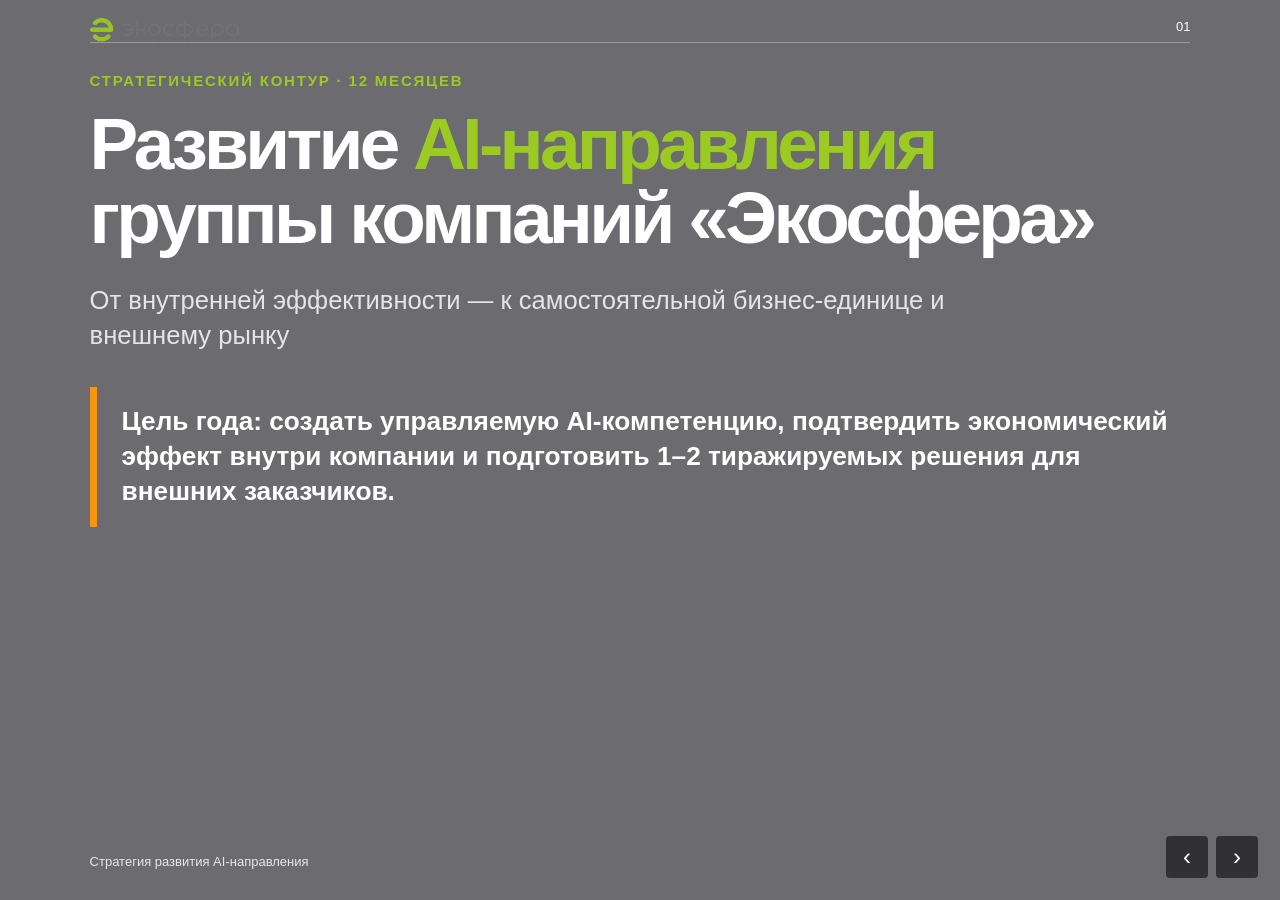
==== ai-strategy/index.html @ 40b89fd7 "Add EcoSphere AI strategy presentation" ====
<!doctype html>
<html lang="ru">
<head>
<meta charset="utf-8"><meta name="viewport" content="width=device-width,initial-scale=1">
<title>AI-направление Экосферы — стратегия на 12 месяцев</title>
<style>
:root{--green:#9BCB23;--orange:#F79411;--blue:#66B5DF;--graphite:#6B6B70;--ink:#25262A;--paper:#F7F8F5;--muted:#76777B;--line:#DFE2DD}*{box-sizing:border-box}html,body{height:100%;margin:0;background:#151617;color:var(--ink);font-family:"Gotham Pro","Century Gothic","Montserrat",Arial,sans-serif}.deck{height:100vh;overflow:hidden}.slide{display:none;position:relative;width:100vw;height:100vh;padding:5.6vw 7vw 5vw;background:var(--paper);overflow:hidden}.slide.active{display:flex;flex-direction:column}.slide.dark{background:var(--graphite);color:#fff}.slide.green{background:var(--green)}.topline{position:absolute;left:7vw;right:7vw;top:3.3vw;height:1px;background:var(--line)}.dark .topline{background:rgba(255,255,255,.32)}.brand{position:absolute;top:1.4vw;left:7vw;display:flex;align-items:center}.brand img{height:28px;width:auto;display:block;object-fit:contain}.page{position:absolute;right:7vw;top:1.5vw;font-size:13px;color:var(--muted)}.dark .page{color:#fff}.kicker{font-size:15px;font-weight:700;letter-spacing:.12em;text-transform:uppercase;color:var(--orange);margin:0 0 18px}.dark .kicker{color:var(--green)}h1,h2,h3,p{margin:0}h1{font-size:clamp(38px,5.7vw,92px);line-height:1.02;letter-spacing:-.05em;max-width:1080px}h2{font-size:clamp(30px,3.8vw,64px);line-height:1.05;letter-spacing:-.045em;max-width:1100px}h3{font-size:21px;line-height:1.2}.lead{font-size:clamp(19px,2vw,30px);line-height:1.35;max-width:900px;color:var(--muted);margin-top:28px}.dark .lead{color:#E5E6E4}.accent{color:var(--green)}.footer{position:absolute;left:7vw;bottom:2.4vw;font-size:13px;color:var(--muted)}.dark .footer{color:#E7E7E7}.quote{border-left:7px solid var(--green);padding:17px 0 17px 25px;margin-top:34px;max-width:1110px;font-size:clamp(19px,2.05vw,30px);font-weight:700;line-height:1.35}.dark .quote{border-color:var(--orange)}.cards{display:grid;grid-template-columns:repeat(3,1fr);gap:20px;margin-top:38px}.card{border:1px solid var(--line);padding:27px 25px;min-height:245px;background:#fff}.card .num{font-size:50px;line-height:1;color:var(--green);font-weight:700;margin-bottom:18px}.card p{margin-top:13px;font-size:17px;line-height:1.42;color:var(--muted)}.dark .card{background:rgba(255,255,255,.08);border-color:rgba(255,255,255,.2)}.dark .card p{color:#E7E7E7}.flow{display:grid;grid-template-columns:1.2fr 42px 1.2fr 42px 1.2fr;align-items:center;gap:10px;margin-top:43px}.flow .node{min-height:250px;padding:27px;background:#fff;border-top:12px solid var(--green)}.flow .node:nth-child(3){border-top-color:var(--blue)}.flow .node:nth-child(5){border-top-color:var(--orange)}.node small{display:block;font-weight:700;color:var(--muted);letter-spacing:.09em;text-transform:uppercase;margin-bottom:16px}.node h3{font-size:25px}.node p{margin-top:16px;color:var(--muted);font-size:17px;line-height:1.4}.arrow{text-align:center;font-size:38px;color:var(--graphite)}.grid2{display:grid;grid-template-columns:1fr 1fr;gap:28px;margin-top:38px}.panel{border:1px solid var(--line);padding:28px;background:#fff}.panel h3{margin-bottom:18px}.panel ul{margin:0;padding:0;list-style:none}.panel li{padding:10px 0;border-top:1px solid var(--line);font-size:17px;line-height:1.35}.panel li:first-child{border-top:0}.panel li:before{content:"— ";color:var(--green);font-weight:700}.priority{display:grid;grid-template-columns:210px 1fr;gap:32px;align-items:start;margin-top:37px}.priority .label{font-size:22px;font-weight:700;color:var(--graphite);padding-top:7px}.priority .items{display:grid;grid-template-columns:repeat(3,1fr);gap:16px}.item{padding:24px;background:#fff;border:1px solid var(--line);min-height:206px}.item h3{font-size:22px}.item p{font-size:16px;line-height:1.42;color:var(--muted);margin-top:13px}.architecture{display:grid;grid-template-columns:1fr 1.2fr 1fr;gap:20px;align-items:center;margin-top:38px}.archbox{padding:25px;min-height:230px;border:2px solid var(--line);background:#fff}.archbox.core{border-color:var(--green);background:linear-gradient(135deg,#fff,#F0F7DB)}.archbox h3{margin-bottom:15px}.archbox p{font-size:17px;line-height:1.38;color:var(--muted)}.pill{display:inline-block;padding:8px 12px;background:rgba(155,203,35,.18);font-weight:700;font-size:14px;margin-bottom:14px}.timeline{display:grid;grid-template-columns:repeat(4,1fr);gap:0;margin-top:46px;border-top:5px solid var(--green)}.quarter{position:relative;padding:26px 24px 0;min-height:315px;border-left:1px solid var(--line)}.quarter:first-child{border-left:0}.quarter:before{content:"";position:absolute;top:-14px;left:24px;width:22px;height:22px;border-radius:50%;background:var(--green)}.quarter h3{font-size:28px}.quarter p{font-size:16px;line-height:1.45;color:var(--muted);margin-top:17px}.result{font-weight:700;color:var(--ink)!important;border-top:1px solid var(--line);padding-top:16px;margin-top:16px!important}.gates{display:grid;grid-template-columns:repeat(2,1fr);gap:18px;margin-top:40px}.gate{display:flex;gap:18px;align-items:flex-start;padding:22px 24px;background:#fff;border-left:9px solid var(--orange);min-height:118px}.gate span{font-size:32px;color:var(--orange);font-weight:700;line-height:.9}.gate p{font-size:18px;line-height:1.35;color:var(--ink)}.ending{justify-content:center}.ending h2{max-width:980px}.controls{position:fixed;right:22px;bottom:22px;z-index:5;display:flex;gap:8px}.controls button{border:0;border-radius:4px;background:rgba(37,38,42,.84);color:#fff;width:42px;height:42px;font-size:24px;cursor:pointer}.controls button:hover{background:var(--green)}@media(max-width:850px){.slide{padding:80px 28px 65px;overflow:auto}.topline{left:28px;right:28px;top:62px}.brand{left:28px;top:20px}.brand img{height:22px}.page{right:28px;top:26px}.footer{left:28px;bottom:20px}.cards,.priority .items,.architecture,.flow,.timeline{grid-template-columns:1fr}.flow{gap:8px}.arrow{transform:rotate(90deg)}.priority{grid-template-columns:1fr}.timeline{border-left:5px solid var(--green);border-top:0}.quarter{border-left:0;border-top:1px solid var(--line);padding-left:30px;min-height:auto}.quarter:before{top:22px;left:-14px}.grid2{grid-template-columns:1fr}}
</style>
</head><body><main class="deck">
<section class="slide dark active"><div class="brand"><img src="logo.png" alt="Экосфера — оператор питания"></div><div class="page">01</div><div class="topline"></div><p class="kicker">Стратегический контур · 12 месяцев</p><h1>Развитие <span class="accent">AI‑направления</span><br>группы компаний «Экосфера»</h1><p class="lead">От внутренней эффективности — к самостоятельной бизнес-единице и внешнему рынку</p><div class="quote">Цель года: создать управляемую AI-компетенцию, подтвердить экономический эффект внутри компании и подготовить 1–2 тиражируемых решения для внешних заказчиков.</div><div class="footer">Стратегия развития AI-направления</div></section>
<section class="slide"><div class="brand"><img src="logo.png" alt="Экосфера"></div><div class="page">02</div><div class="topline"></div><p class="kicker">Стратегическая модель</p><h2>Сначала доказываем ценность <span class="accent">внутри</span>. Затем масштабируем вовне.</h2><div class="flow"><div class="node"><small>Шаг 01</small><h3>Внутренняя автоматизация</h3><p>Сокращаем ручной труд, сроки и зависимость от подрядчиков на собственных процессах.</p></div><div class="arrow">→</div><div class="node"><small>Шаг 02</small><h3>Надежный фундамент</h3><p>Инфраструктура, интеграции с 1С, правила данных и информационная безопасность.</p></div><div class="arrow">→</div><div class="node"><small>Шаг 03</small><h3>Внешний рынок</h3><p>Выводим решения с подтвержденным эффектом в согласованные неконкурентные отрасли.</p></div></div><div class="quote">Безопасность — часть архитектуры: 152‑ФЗ, российский или внутренний контур и отсутствие трансграничной передачи данных.</div></section>
<section class="slide green"><div class="brand"><img src="logo.png" alt="Экосфера"></div><div class="page">03</div><div class="topline"></div><p class="kicker" style="color:#263014">Целевое состояние</p><h2>К середине 2027 года</h2><div class="cards"><div class="card"><div class="num">2–3</div><h3>Внутренних решения</h3><p>Работают во внутреннем контуре и имеют измеримый экономический эффект.</p></div><div class="card"><div class="num">1–2</div><h3>Внешних пилота</h3><p>Запущены в приоритетных, согласованных и неконкурентных для группы отраслях.</p></div><div class="card"><div class="num">1</div><h3>Контур управления</h3><p>Правила данных, AI-инструментов и подрядчиков; отдельный учет и готовность к P&L.</p></div></div><div class="quote" style="border-color:#263014">Принцип: сначала совокупность внутренних тестов и измеримый результат, затем — масштабирование технологии.</div></section>
<section class="slide"><div class="brand"><img src="logo.png" alt="Экосфера"></div><div class="page">04</div><div class="topline"></div><p class="kicker">Приоритет 1</p><h2>Внутренняя трансформация «Экосферы»</h2><div class="priority"><div class="label">Три домена с быстрым и понятным эффектом</div><div class="items"><div class="item"><h3>Маркетинг и визуальные коммуникации</h3><p>Перевести регулярное производство контента и визуальных материалов внутрь компании; внешних подрядчиков сохранять для редкой и узкой экспертизы.</p></div><div class="item"><h3>Технологи и составление меню</h3><p>Создать единую оцифрованную базу рецептур, технологических карт, норм, пищевой ценности, аллергенов и используемых сборников.</p></div><div class="item"><h3>HR и вахтовый персонал</h3><p>Единая CRM-база кандидатов, действующих и бывших сотрудников, истории откликов, документов и трудоустройства.</p></div></div></div><div class="quote">Для маркетинга — автоматизировать генерацию контента: тексты, презентации, коммерческие предложения, отраслевые исследования, контент-планы и аналитику кампаний. Для технологов — автоматическое составление цикличных меню, расчет себестоимости, подбор замен и проверка ограничений. Для HR — автоматизированный подбор под объект, график, географию, квалификацию и наличие обязательных документов.</div></section>
<section class="slide"><div class="brand"><img src="logo.png" alt="Экосфера"></div><div class="page">05</div><div class="topline"></div><p class="kicker">Пример ценностной цепочки</p><h2>От данных к управляемому меню</h2><div class="flow"><div class="node"><small>Данные</small><h3>Единая база</h3><p>Рецептуры, технологические карты, нормы, пищевая ценность, аллергены и сборники.</p></div><div class="arrow">→</div><div class="node"><small>AI-слой</small><h3>Расчет и проверка</h3><p>Цикличные меню, подбор замен, контроль ограничений и расчет себестоимости.</p></div><div class="arrow">→</div><div class="node"><small>Интеграция</small><h3>1С и закупки</h3><p>Актуальные цены, пересчет отклонений и ускоренная оценка замен в рабочем процессе.</p></div></div><div class="quote">Единая актуализируемая база превращает разрозненные файлы и знания в цифровой интеллектуальный актив компании, который сохраняется, пополняется и растет в ценности.</div></section>
<section class="slide dark"><div class="brand"><img src="logo.png" alt="Экосфера"></div><div class="page">06</div><div class="topline"></div><p class="kicker">Приоритет 2</p><h2>Технологический и кадровый фундамент</h2><div class="grid2"><div class="card"><div class="num">AI</div><h3>AI-агенты и программные роботы</h3><p>AI-помощники для бухгалтерии, закупок, кадров, производства и управленческой отчетности.</p></div><div class="card"><div class="num">1С + AI</div><h3>Интеграции и ключевая компетенция</h3><p>Создать стандартизированные коннекторы с 1С и другими учетными системами для безопасного обмена данными и повторного использования интеграций.</p><p>Ключевая компетенция: архитектор интеграций 1С и AI — сильный внутренний 1С-менеджер, который понимает специфику компании, работает с AI-инструментами, становится внутренним владельцем связки «бизнес-процессы — учетные системы — автоматизация» и формирует эту экспертизу внутри компании.</p></div></div></section>
<section class="slide"><div class="brand"><img src="logo.png" alt="Экосфера"></div><div class="page">07</div><div class="topline"></div><p class="kicker">Инфраструктура и безопасность</p><h2>Гибридный контур: контроль там, где он необходим</h2><div class="architecture"><div class="archbox"><span class="pill">Внутренний контур</span><h3>Чувствительные данные</h3><p>Персональные и конфиденциальные данные, критичные интеграции с 1С, локальные AI-модели.</p></div><div class="archbox core"><span class="pill">Управляющий слой</span><h3>Правила и защита</h3><p>Категории данных, роли и доступы, резервное копирование, восстановление, согласованные AI-инструменты, SLA и приемка.</p></div><div class="archbox"><span class="pill">Проверенное российское облако</span><h3>Некритичные и пиковые задачи</h3><p>Бюджетный старт и гибкое масштабирование при подтвержденном размещении и обработке данных в России.</p></div></div><div class="quote">До запуска фиксируются цели, правовые основания, сроки хранения и роли сторон; для заказчиков — локализация и запрет трансграничной передачи.</div></section>
<section class="slide"><div class="brand"><img src="logo.png" alt="Экосфера"></div><div class="page">08</div><div class="topline"></div><p class="kicker">Приоритет 3</p><h2>Выход на внешний рынок</h2><div class="cards"><div class="card"><div class="num">01</div><h3>Фокус предложения</h3><p>Позиционирование — продавать не «искусственный интеллект», а измеримое улучшение конкретного процесса: быстрее, дешевле, точнее и безопаснее.</p></div><div class="card"><div class="num">02</div><h3>Отраслевая сегментация</h3><p>На первом году выбрать не более 2–3 отраслей, где уже есть связи, доступ к заказчикам и понимание процессов.</p><p>Приоритетные сегменты, совпадающие с текущим портфелем заказчиков: медицинские учреждения, образовательные учреждения, учреждения социального обслуживания, нефтегазовый сектор, промышленные предприятия.</p></div><div class="card"><div class="num">03</div><h3>Модель пилотного кейса</h3><p>Интервью с заказчиком и выбор одной узкой, измеримой задачи. Фиксация исходных показателей, создание прототипа и ограниченный пилот. Замер эффекта, отзыв заказчика и упаковка стандартной конфигурации. Тиражирование решения организациям того же профиля.</p></div></div></section>
<section class="slide"><div class="brand"><img src="logo.png" alt="Экосфера"></div><div class="page">09</div><div class="topline"></div><p class="kicker">Организационная модель</p><h2>От центра компетенций — к бизнес‑единице</h2><div class="flow"><div class="node"><small>Первый год</small><h3>Внутри «Экосферы»</h3><p>Отдельный бюджет, портфель проектов и условный P&L. Быстрый запуск и доступ к процессам.</p></div><div class="arrow">→</div><div class="node"><small>Условие перехода</small><h3>Подтвержденный спрос</h3><p>Стабильная внешняя выручка, продуктовая линейка, повторяемые кейсы и самостоятельная экономика.</p></div><div class="arrow">→</div><div class="node"><small>Следующий этап</small><h3>Отдельная структура</h3><p>Свои договоры, команда продаж и масштабируемый набор решений для внешнего рынка.</p></div></div><div class="grid2"><div class="panel"><h3>Остается внутри</h3><ul><li>Постановка задач и бизнес-архитектура</li><li>Доступ к данным и критерии приемки</li><li>Оценка эффекта и решение о масштабировании</li></ul></div><div class="panel"><h3>Закрепляется в договорах</h3><ul><li>Права на код, дизайн, базы и документацию</li><li>Контроль репозиториев, доменов и учетных записей</li><li>Конфиденциальность и возврат/удаление данных</li></ul></div></div></section>
<section class="slide"><div class="brand"><img src="logo.png" alt="Экосфера"></div><div class="page">10</div><div class="topline"></div><p class="kicker">План реализации</p><h2>Дорожная карта на 12 месяцев</h2><div class="timeline"><div class="quarter"><h3>I квартал</h3><p>Аудит процессов, данных и расходов; выбор 2–3 проектов; требования к инфраструктуре и безопасности; управленческий учет.</p><p class="result">Результат: утвержденный портфель, владельцы, базовые метрики и архитектурный план.</p></div><div class="quarter"><h3>II квартал</h3><p>Пилоты по меню, маркетингу/визуалу и HR; первые интеграции с 1С; расчет инфраструктуры; интервью с заказчиками.</p><p class="result">Результат: первые внедрения и подтвержденный внутренний эффект.</p></div><div class="quarter"><h3>III квартал</h3><p>Промышленный запуск успешных решений; 1–2 внешних пилота; приоритетные отрасли; каталог услуг и стандарты.</p><p class="result">Результат: кейсы, повторяемая методика и коммерческое предложение.</p></div><div class="quarter"><h3>IV квартал</h3><p>Тиражирование, первые внешние продажи, оценка самоокупаемости, план расширения и решение об оргформе.</p><p class="result">Результат: готовность к бизнес-единице и стратегия второго года.</p></div></div></section>
<section class="slide dark"><div class="brand"><img src="logo.png" alt="Экосфера"></div><div class="page">11</div><div class="topline"></div><p class="kicker">Управление масштабированием</p><h2>Ворота принятия решений</h2><div class="gates"><div class="gate"><span>01</span><p>После каждого пилота: подтвержден ли эффект и есть ли смысл масштабирования?</p></div><div class="gate"><span>02</span><p>Перед покупкой сервера: подтверждены ли нагрузка, безопасность и экономическая целесообразность?</p></div><div class="gate"><span>03</span><p>Перед расширением штата: есть ли стабильный портфель и загрузка?</p></div><div class="gate"><span>04</span><p>Перед выделением структуры: есть ли повторные внешние продажи и самостоятельная экономика?</p></div></div><div class="quote">Каждое масштабирование должно опираться на доказанный эффект, а не только на технологический потенциал.</div></section>
<section class="slide green ending"><div class="brand"><img src="logo.png" alt="Экосфера"></div><div class="page">12</div><div class="topline"></div><p class="kicker" style="color:#263014">Итоговая логика</p><h2>Создаем AI‑направление, которое усиливает основную деятельность «Экосферы» — и становится самостоятельным источником роста.</h2><div class="quote" style="border-color:#263014">Внутренние кейсы → доказанный эффект → стандартизированные решения → внешний рынок → бизнес-единица.</div><div class="footer">Стратегия развития AI-направления · Экосфера</div></section>
</main><div class="controls"><button onclick="go(-1)" aria-label="Предыдущий слайд">‹</button><button onclick="go(1)" aria-label="Следующий слайд">›</button></div><script>let i=0;const slides=[...document.querySelectorAll('.slide')];function render(){slides.forEach((s,n)=>s.classList.toggle('active',n===i));location.hash=i+1}function go(d){i=(i+d+slides.length)%slides.length;render()}window.addEventListener('keydown',e=>{if(['ArrowRight','PageDown',' '].includes(e.key)){e.preventDefault();go(1)}if(['ArrowLeft','PageUp'].includes(e.key)){e.preventDefault();go(-1)}});let start;document.addEventListener('touchstart',e=>start=e.touches[0].clientX);document.addEventListener('touchend',e=>{if(start==null)return;const dx=e.changedTouches[0].clientX-start;if(Math.abs(dx)>50)go(dx<0?1:-1);start=null});const hash=Number(location.hash.slice(1));if(hash>0&&hash<=slides.length)i=hash-1;render();</script></body></html>
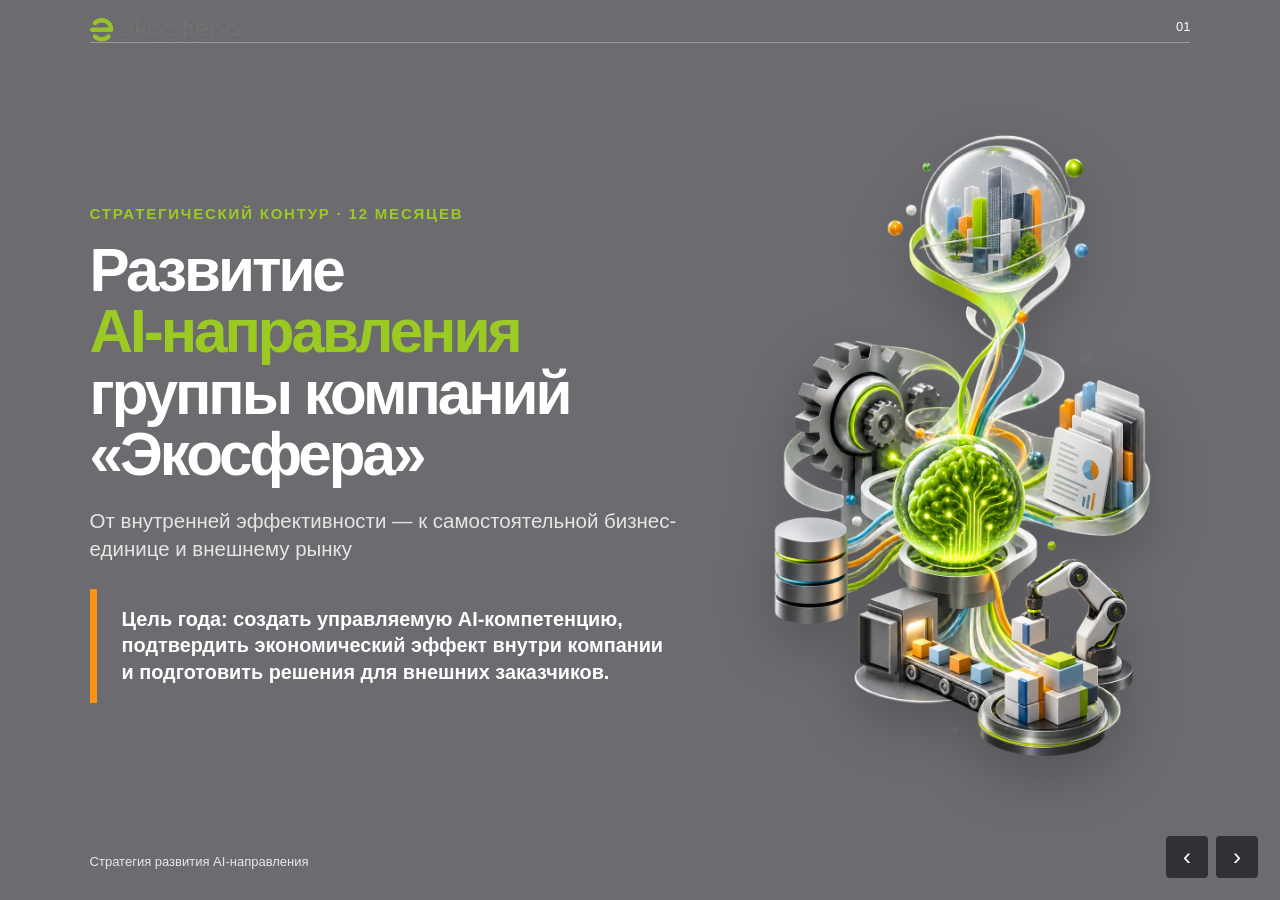
==== commit f3d6d502: "Update AI strategy presentation visuals" ====
--- a/ai-strategy/index.html
+++ b/ai-strategy/index.html
@@ -6,17 +6,33 @@
 <style>
 :root{--green:#9BCB23;--orange:#F79411;--blue:#66B5DF;--graphite:#6B6B70;--ink:#25262A;--paper:#F7F8F5;--muted:#76777B;--line:#DFE2DD}*{box-sizing:border-box}html,body{height:100%;margin:0;background:#151617;color:var(--ink);font-family:"Gotham Pro","Century Gothic","Montserrat",Arial,sans-serif}.deck{height:100vh;overflow:hidden}.slide{display:none;position:relative;width:100vw;height:100vh;padding:5.6vw 7vw 5vw;background:var(--paper);overflow:hidden}.slide.active{display:flex;flex-direction:column}.slide.dark{background:var(--graphite);color:#fff}.slide.green{background:var(--green)}.topline{position:absolute;left:7vw;right:7vw;top:3.3vw;height:1px;background:var(--line)}.dark .topline{background:rgba(255,255,255,.32)}.brand{position:absolute;top:1.4vw;left:7vw;display:flex;align-items:center}.brand img{height:28px;width:auto;display:block;object-fit:contain}.page{position:absolute;right:7vw;top:1.5vw;font-size:13px;color:var(--muted)}.dark .page{color:#fff}.kicker{font-size:15px;font-weight:700;letter-spacing:.12em;text-transform:uppercase;color:var(--orange);margin:0 0 18px}.dark .kicker{color:var(--green)}h1,h2,h3,p{margin:0}h1{font-size:clamp(38px,5.7vw,92px);line-height:1.02;letter-spacing:-.05em;max-width:1080px}h2{font-size:clamp(30px,3.8vw,64px);line-height:1.05;letter-spacing:-.045em;max-width:1100px}h3{font-size:21px;line-height:1.2}.lead{font-size:clamp(19px,2vw,30px);line-height:1.35;max-width:900px;color:var(--muted);margin-top:28px}.dark .lead{color:#E5E6E4}.accent{color:var(--green)}.footer{position:absolute;left:7vw;bottom:2.4vw;font-size:13px;color:var(--muted)}.dark .footer{color:#E7E7E7}.quote{border-left:7px solid var(--green);padding:17px 0 17px 25px;margin-top:34px;max-width:1110px;font-size:clamp(19px,2.05vw,30px);font-weight:700;line-height:1.35}.dark .quote{border-color:var(--orange)}.cards{display:grid;grid-template-columns:repeat(3,1fr);gap:20px;margin-top:38px}.card{border:1px solid var(--line);padding:27px 25px;min-height:245px;background:#fff}.card .num{font-size:50px;line-height:1;color:var(--green);font-weight:700;margin-bottom:18px}.card p{margin-top:13px;font-size:17px;line-height:1.42;color:var(--muted)}.dark .card{background:rgba(255,255,255,.08);border-color:rgba(255,255,255,.2)}.dark .card p{color:#E7E7E7}.flow{display:grid;grid-template-columns:1.2fr 42px 1.2fr 42px 1.2fr;align-items:center;gap:10px;margin-top:43px}.flow .node{min-height:250px;padding:27px;background:#fff;border-top:12px solid var(--green)}.flow .node:nth-child(3){border-top-color:var(--blue)}.flow .node:nth-child(5){border-top-color:var(--orange)}.node small{display:block;font-weight:700;color:var(--muted);letter-spacing:.09em;text-transform:uppercase;margin-bottom:16px}.node h3{font-size:25px}.node p{margin-top:16px;color:var(--muted);font-size:17px;line-height:1.4}.arrow{text-align:center;font-size:38px;color:var(--graphite)}.grid2{display:grid;grid-template-columns:1fr 1fr;gap:28px;margin-top:38px}.panel{border:1px solid var(--line);padding:28px;background:#fff}.panel h3{margin-bottom:18px}.panel ul{margin:0;padding:0;list-style:none}.panel li{padding:10px 0;border-top:1px solid var(--line);font-size:17px;line-height:1.35}.panel li:first-child{border-top:0}.panel li:before{content:"— ";color:var(--green);font-weight:700}.priority{display:grid;grid-template-columns:210px 1fr;gap:32px;align-items:start;margin-top:37px}.priority .label{font-size:22px;font-weight:700;color:var(--graphite);padding-top:7px}.priority .items{display:grid;grid-template-columns:repeat(3,1fr);gap:16px}.item{padding:24px;background:#fff;border:1px solid var(--line);min-height:206px}.item h3{font-size:22px}.item p{font-size:16px;line-height:1.42;color:var(--muted);margin-top:13px}.architecture{display:grid;grid-template-columns:1fr 1.2fr 1fr;gap:20px;align-items:center;margin-top:38px}.archbox{padding:25px;min-height:230px;border:2px solid var(--line);background:#fff}.archbox.core{border-color:var(--green);background:linear-gradient(135deg,#fff,#F0F7DB)}.archbox h3{margin-bottom:15px}.archbox p{font-size:17px;line-height:1.38;color:var(--muted)}.pill{display:inline-block;padding:8px 12px;background:rgba(155,203,35,.18);font-weight:700;font-size:14px;margin-bottom:14px}.timeline{display:grid;grid-template-columns:repeat(4,1fr);gap:0;margin-top:46px;border-top:5px solid var(--green)}.quarter{position:relative;padding:26px 24px 0;min-height:315px;border-left:1px solid var(--line)}.quarter:first-child{border-left:0}.quarter:before{content:"";position:absolute;top:-14px;left:24px;width:22px;height:22px;border-radius:50%;background:var(--green)}.quarter h3{font-size:28px}.quarter p{font-size:16px;line-height:1.45;color:var(--muted);margin-top:17px}.result{font-weight:700;color:var(--ink)!important;border-top:1px solid var(--line);padding-top:16px;margin-top:16px!important}.gates{display:grid;grid-template-columns:repeat(2,1fr);gap:18px;margin-top:40px}.gate{display:flex;gap:18px;align-items:flex-start;padding:22px 24px;background:#fff;border-left:9px solid var(--orange);min-height:118px}.gate span{font-size:32px;color:var(--orange);font-weight:700;line-height:.9}.gate p{font-size:18px;line-height:1.35;color:var(--ink)}.ending{justify-content:center}.ending h2{max-width:980px}.controls{position:fixed;right:22px;bottom:22px;z-index:5;display:flex;gap:8px}.controls button{border:0;border-radius:4px;background:rgba(37,38,42,.84);color:#fff;width:42px;height:42px;font-size:24px;cursor:pointer}.controls button:hover{background:var(--green)}@media(max-width:850px){.slide{padding:80px 28px 65px;overflow:auto}.topline{left:28px;right:28px;top:62px}.brand{left:28px;top:20px}.brand img{height:22px}.page{right:28px;top:26px}.footer{left:28px;bottom:20px}.cards,.priority .items,.architecture,.flow,.timeline{grid-template-columns:1fr}.flow{gap:8px}.arrow{transform:rotate(90deg)}.priority{grid-template-columns:1fr}.timeline{border-left:5px solid var(--green);border-top:0}.quarter{border-left:0;border-top:1px solid var(--line);padding-left:30px;min-height:auto}.quarter:before{top:22px;left:-14px}.grid2{grid-template-columns:1fr}}
 </style>
-</head><body><main class="deck">
-<section class="slide dark active"><div class="brand"><img src="logo.png" alt="Экосфера — оператор питания"></div><div class="page">01</div><div class="topline"></div><p class="kicker">Стратегический контур · 12 месяцев</p><h1>Развитие <span class="accent">AI‑направления</span><br>группы компаний «Экосфера»</h1><p class="lead">От внутренней эффективности — к самостоятельной бизнес-единице и внешнему рынку</p><div class="quote">Цель года: создать управляемую AI-компетенцию, подтвердить экономический эффект внутри компании и подготовить 1–2 тиражируемых решения для внешних заказчиков.</div><div class="footer">Стратегия развития AI-направления</div></section>
-<section class="slide"><div class="brand"><img src="logo.png" alt="Экосфера"></div><div class="page">02</div><div class="topline"></div><p class="kicker">Стратегическая модель</p><h2>Сначала доказываем ценность <span class="accent">внутри</span>. Затем масштабируем вовне.</h2><div class="flow"><div class="node"><small>Шаг 01</small><h3>Внутренняя автоматизация</h3><p>Сокращаем ручной труд, сроки и зависимость от подрядчиков на собственных процессах.</p></div><div class="arrow">→</div><div class="node"><small>Шаг 02</small><h3>Надежный фундамент</h3><p>Инфраструктура, интеграции с 1С, правила данных и информационная безопасность.</p></div><div class="arrow">→</div><div class="node"><small>Шаг 03</small><h3>Внешний рынок</h3><p>Выводим решения с подтвержденным эффектом в согласованные неконкурентные отрасли.</p></div></div><div class="quote">Безопасность — часть архитектуры: 152‑ФЗ, российский или внутренний контур и отсутствие трансграничной передачи данных.</div></section>
-<section class="slide green"><div class="brand"><img src="logo.png" alt="Экосфера"></div><div class="page">03</div><div class="topline"></div><p class="kicker" style="color:#263014">Целевое состояние</p><h2>К середине 2027 года</h2><div class="cards"><div class="card"><div class="num">2–3</div><h3>Внутренних решения</h3><p>Работают во внутреннем контуре и имеют измеримый экономический эффект.</p></div><div class="card"><div class="num">1–2</div><h3>Внешних пилота</h3><p>Запущены в приоритетных, согласованных и неконкурентных для группы отраслях.</p></div><div class="card"><div class="num">1</div><h3>Контур управления</h3><p>Правила данных, AI-инструментов и подрядчиков; отдельный учет и готовность к P&L.</p></div></div><div class="quote" style="border-color:#263014">Принцип: сначала совокупность внутренних тестов и измеримый результат, затем — масштабирование технологии.</div></section>
-<section class="slide"><div class="brand"><img src="logo.png" alt="Экосфера"></div><div class="page">04</div><div class="topline"></div><p class="kicker">Приоритет 1</p><h2>Внутренняя трансформация «Экосферы»</h2><div class="priority"><div class="label">Три домена с быстрым и понятным эффектом</div><div class="items"><div class="item"><h3>Маркетинг и визуальные коммуникации</h3><p>Перевести регулярное производство контента и визуальных материалов внутрь компании; внешних подрядчиков сохранять для редкой и узкой экспертизы.</p></div><div class="item"><h3>Технологи и составление меню</h3><p>Создать единую оцифрованную базу рецептур, технологических карт, норм, пищевой ценности, аллергенов и используемых сборников.</p></div><div class="item"><h3>HR и вахтовый персонал</h3><p>Единая CRM-база кандидатов, действующих и бывших сотрудников, истории откликов, документов и трудоустройства.</p></div></div></div><div class="quote">Для маркетинга — автоматизировать генерацию контента: тексты, презентации, коммерческие предложения, отраслевые исследования, контент-планы и аналитику кампаний. Для технологов — автоматическое составление цикличных меню, расчет себестоимости, подбор замен и проверка ограничений. Для HR — автоматизированный подбор под объект, график, географию, квалификацию и наличие обязательных документов.</div></section>
-<section class="slide"><div class="brand"><img src="logo.png" alt="Экосфера"></div><div class="page">05</div><div class="topline"></div><p class="kicker">Пример ценностной цепочки</p><h2>От данных к управляемому меню</h2><div class="flow"><div class="node"><small>Данные</small><h3>Единая база</h3><p>Рецептуры, технологические карты, нормы, пищевая ценность, аллергены и сборники.</p></div><div class="arrow">→</div><div class="node"><small>AI-слой</small><h3>Расчет и проверка</h3><p>Цикличные меню, подбор замен, контроль ограничений и расчет себестоимости.</p></div><div class="arrow">→</div><div class="node"><small>Интеграция</small><h3>1С и закупки</h3><p>Актуальные цены, пересчет отклонений и ускоренная оценка замен в рабочем процессе.</p></div></div><div class="quote">Единая актуализируемая база превращает разрозненные файлы и знания в цифровой интеллектуальный актив компании, который сохраняется, пополняется и растет в ценности.</div></section>
-<section class="slide dark"><div class="brand"><img src="logo.png" alt="Экосфера"></div><div class="page">06</div><div class="topline"></div><p class="kicker">Приоритет 2</p><h2>Технологический и кадровый фундамент</h2><div class="grid2"><div class="card"><div class="num">AI</div><h3>AI-агенты и программные роботы</h3><p>AI-помощники для бухгалтерии, закупок, кадров, производства и управленческой отчетности.</p></div><div class="card"><div class="num">1С + AI</div><h3>Интеграции и ключевая компетенция</h3><p>Создать стандартизированные коннекторы с 1С и другими учетными системами для безопасного обмена данными и повторного использования интеграций.</p><p>Ключевая компетенция: архитектор интеграций 1С и AI — сильный внутренний 1С-менеджер, который понимает специфику компании, работает с AI-инструментами, становится внутренним владельцем связки «бизнес-процессы — учетные системы — автоматизация» и формирует эту экспертизу внутри компании.</p></div></div></section>
+<style>
+.hero-slide .hero-layout{display:grid;grid-template-columns:minmax(0,1.35fr) minmax(320px,.65fr);gap:4vw;align-items:center;height:100%}.hero-slide .hero-copy h1{font-size:clamp(42px,4.7vw,78px);max-width:850px}.hero-slide .hero-copy .lead{font-size:clamp(18px,1.6vw,26px);max-width:760px;margin-top:22px}.hero-slide .hero-copy .quote{font-size:clamp(17px,1.55vw,24px);max-width:820px;margin-top:26px}.strategy-visual{display:grid;gap:13px;align-content:center}.strategy-step{position:relative;padding:19px 21px 19px 64px;border:1px solid rgba(255,255,255,.26);background:rgba(255,255,255,.08)}.strategy-step b{position:absolute;left:18px;top:50%;transform:translateY(-50%);display:grid;place-items:center;width:31px;height:31px;border-radius:50%;background:var(--green);color:#263014;font-size:13px}.strategy-step strong{display:block;font-size:17px}.strategy-step small{display:block;margin-top:4px;color:#e9e9e9;font-size:13px;line-height:1.35}.strategy-link{width:2px;height:18px;margin:-2px 0 -2px 33px;background:var(--orange)}
+.target-slide .cards{margin-top:24px}.target-slide .card{min-height:205px}.text-num{font-size:32px!important;letter-spacing:-.03em}.target-strip,.pilot-strip,.growth-visual{display:flex;align-items:center;justify-content:center;gap:12px;margin-top:22px}.target-strip span,.pilot-strip span,.growth-visual span{display:flex;align-items:center;justify-content:center;min-height:54px;padding:10px 20px;border:2px solid #263014;background:rgba(255,255,255,.22);font-size:15px;font-weight:700;text-align:center}.target-strip i,.pilot-strip i,.growth-visual i{width:30px;height:2px;background:#263014;position:relative}.target-strip i:after,.pilot-strip i:after,.growth-visual i:after{content:"";position:absolute;right:0;top:-4px;width:8px;height:8px;border-top:2px solid #263014;border-right:2px solid #263014;transform:rotate(45deg)}
+.light-quote{font-size:clamp(17px,1.65vw,24px);max-width:1280px;margin-top:26px}.long-kicker{max-width:940px;line-height:1.35}
+.foundation-slide h2{font-size:clamp(34px,3.5vw,58px)}.foundation-grid{display:grid;grid-template-columns:.85fr 1.1fr 1.05fr;gap:18px;margin-top:28px}.foundation-card{min-height:290px;padding:23px}.foundation-card .num{font-size:38px}.foundation-card h3{font-size:19px}.foundation-card p{font-size:15px!important;line-height:1.38!important}.foundation-card p+p{margin-top:10px}.server-card{border-color:rgba(155,203,35,.72)!important;background:linear-gradient(145deg,rgba(155,203,35,.14),rgba(255,255,255,.07))!important}.server-note{margin-top:18px;padding:13px 18px;border-left:5px solid var(--green);background:rgba(255,255,255,.08);font-size:15px;line-height:1.4;color:#f1f1f1}
+.market-slide .cards{margin-top:24px}.market-slide .card{min-height:220px;padding:21px}.market-slide .card .num{font-size:38px;margin-bottom:13px}.market-slide .card p{font-size:15px}.pilot-strip{margin-top:17px}.pilot-strip span{border-color:var(--green);background:#fff;min-height:48px;padding:8px 16px}.pilot-strip i{background:var(--orange)}.pilot-strip i:after{border-color:var(--orange)}
+.ending-slide{justify-content:center}.ending-slide h2{font-size:clamp(32px,3.4vw,57px);max-width:1100px}.ending-slide .quote{margin-top:25px}.growth-visual{justify-content:flex-start;margin-top:30px}.growth-visual span{min-width:150px;border-color:#263014;background:rgba(255,255,255,.28)}
+.hero-slide .hero-layout{grid-template-columns:minmax(0,1.14fr) minmax(390px,.86fr);gap:2vw}.strategy-visual{min-height:clamp(570px,76vh,760px);background:url('assets/ai-core.png') center/contain no-repeat;filter:drop-shadow(0 20px 28px rgba(0,0,0,.2))}.strategy-visual>*{display:none}
+.target-slide .card{min-height:190px;padding:20px}.target-slide .card p{font-size:15px;line-height:1.35}.target-strip{position:absolute;z-index:0;left:7vw;right:7vw;bottom:0;height:clamp(330px,45vh,430px);margin:0;background:url('assets/internal-ecosystem.png') center/contain no-repeat;filter:drop-shadow(0 16px 22px rgba(38,48,20,.17))}.target-slide .cards,.target-slide h2,.target-slide .kicker{position:relative;z-index:1}.target-strip>span,.target-strip>i{display:none}
+.market-slide .card{min-height:200px;padding:18px}.market-slide .card .num{font-size:34px;margin-bottom:9px}.market-slide .card p{font-size:14px;line-height:1.32}.pilot-strip{position:absolute;z-index:0;left:7vw;right:7vw;bottom:0;height:clamp(330px,44vh,420px);margin:0;background:url('assets/market-bridge.png') center/contain no-repeat;filter:drop-shadow(0 16px 22px rgba(37,38,42,.14))}.market-slide .cards,.market-slide h2,.market-slide .kicker{position:relative;z-index:1}.pilot-strip>span,.pilot-strip>i{display:none}
+.growth-visual{flex:0 0 clamp(300px,36vh,360px);width:min(100%,900px);height:clamp(300px,36vh,360px);margin:0 auto;background:url('assets/growth-tree.png') center/contain no-repeat;filter:drop-shadow(0 16px 24px rgba(38,48,20,.22))}.growth-visual>span,.growth-visual>i{display:none}.ending-slide .quote{margin-top:0;padding:10px 0 10px 20px;font-size:clamp(18px,1.7vw,24px)}
+.slide:nth-child(2) .flow{margin-top:36px}.slide:nth-child(2) .quote{margin-top:27px}
+.slide:nth-child(7) .architecture{margin-top:30px}.slide:nth-child(7) .quote{margin-top:22px;padding-top:12px;padding-bottom:12px}
+.slide:nth-child(9) .flow{margin-top:24px}.slide:nth-child(9) .flow .node{min-height:190px;padding:18px;border-top-width:9px}.slide:nth-child(9) .node small{margin-bottom:10px}.slide:nth-child(9) .node h3{font-size:22px}.slide:nth-child(9) .node p{margin-top:11px;font-size:15px;line-height:1.34}.slide:nth-child(9) .grid2{margin-top:22px;gap:22px}.slide:nth-child(9) .panel{padding:17px 21px}.slide:nth-child(9) .panel h3{margin-bottom:8px}.slide:nth-child(9) .panel li{padding:5px 0;font-size:15px;line-height:1.25}
+@media(max-width:850px){.hero-slide .hero-layout{grid-template-columns:1fr;height:auto}.strategy-visual{min-height:300px;margin-top:20px;background-size:contain}.foundation-grid{grid-template-columns:1fr}.target-strip,.pilot-strip,.growth-visual{position:static;left:auto;right:auto;bottom:auto;flex-direction:column;flex-basis:240px;height:240px;background-size:contain}.target-strip i,.pilot-strip i,.growth-visual i{width:2px;height:18px}.target-strip i:after,.pilot-strip i:after,.growth-visual i:after{right:-3px;top:8px;transform:rotate(135deg)}}
+</style>
+</head><body><script>document.addEventListener('DOMContentLoaded',()=>{const words='в|во|на|к|ко|с|со|о|об|от|до|по|из|за|у|и|а|но|или|для|при|под|над|без|про';const pattern=new RegExp('(^|[\\s\\u00a0(\\[«„—–-])('+words+')\\s+(?=[А-Яа-яЁёA-Za-z0-9«„])','giu');const walker=document.createTreeWalker(document.body,NodeFilter.SHOW_TEXT);const nodes=[];while(walker.nextNode())nodes.push(walker.currentNode);nodes.forEach(node=>{if(!node.nodeValue.trim()||node.parentElement?.closest('script,style'))return;let value=node.nodeValue;for(let pass=0;pass<3;pass++)value=value.replace(pattern,'$1$2\u00a0');node.nodeValue=value})});</script><main class="deck">
+<section class="slide dark active hero-slide"><div class="brand"><img src="logo.png" alt="Экосфера — оператор питания"></div><div class="page">01</div><div class="topline"></div><div class="hero-layout"><div class="hero-copy"><p class="kicker">Стратегический контур · 12 месяцев</p><h1>Развитие <span class="accent">AI‑направления</span><br>группы компаний «Экосфера»</h1><p class="lead">От внутренней эффективности — к самостоятельной бизнес-единице и внешнему рынку</p><div class="quote">Цель года: создать управляемую AI-компетенцию, подтвердить экономический эффект внутри компании и подготовить решения для внешних заказчиков.</div></div><div class="strategy-visual" aria-label="Логика развития AI-направления"><div class="strategy-step"><b>01</b><strong>Процессы внутри</strong><small>Автоматизация и накопление компетенций</small></div><div class="strategy-link"></div><div class="strategy-step"><b>02</b><strong>Измеримый эффект</strong><small>Скорость, качество и экономический результат</small></div><div class="strategy-link"></div><div class="strategy-step"><b>03</b><strong>Решения заказчикам</strong><small>Проверенные технологии для внешнего рынка</small></div></div></div><div class="footer">Стратегия развития AI-направления</div></section>
+<section class="slide"><div class="brand"><img src="logo.png" alt="Экосфера"></div><div class="page">02</div><div class="topline"></div><p class="kicker">Стратегическая модель</p><h2>Сначала доказываем ценность <span class="accent">внутри</span>. Затем масштабируем за пределы компании.</h2><div class="flow"><div class="node"><small>Шаг 01</small><h3>Внутренняя автоматизация</h3><p>Сокращаем ручной труд, сроки и зависимость от подрядчиков на собственных процессах.</p></div><div class="arrow">→</div><div class="node"><small>Шаг 02</small><h3>Надежный фундамент</h3><p>Инфраструктура, интеграции с 1С, правила данных и информационная безопасность.</p></div><div class="arrow">→</div><div class="node"><small>Шаг 03</small><h3>Внешний рынок</h3><p>Выводим решения с подтвержденным эффектом в согласованные неконкурентные отрасли.</p></div></div><div class="quote">Безопасность — часть архитектуры: 152‑ФЗ, российский или внутренний контур и отсутствие трансграничной передачи данных.</div></section>
+<section class="slide green target-slide"><div class="brand"><img src="logo.png" alt="Экосфера"></div><div class="page">03</div><div class="topline"></div><p class="kicker" style="color:#263014">Целевое состояние</p><h2>К середине 2027 года</h2><div class="cards"><div class="card"><div class="num text-num">Технологии</div><h3>внутри компании</h3><p>Работают во внутреннем контуре и имеют измеримый экономический эффект.</p></div><div class="card"><div class="num">1–2</div><h3>Внешних пилота</h3><p>Запущены в приоритетных, согласованных и неконкурентных для организации отраслях.</p></div><div class="card"><div class="num">1</div><h3>Контур управления</h3><p>Правила данных, AI-инструментов и подрядчиков; отдельный учет и готовность к P&amp;L.</p></div></div><div class="target-strip" aria-label="Путь к целевому состоянию"><span>Внутренние процессы</span><i></i><span>Проверенные технологии</span><i></i><span>Внешние пилоты</span><i></i><span>Управляемый рост</span></div></section>
+<section class="slide"><div class="brand"><img src="logo.png" alt="Экосфера"></div><div class="page">04</div><div class="topline"></div><p class="kicker">Приоритет 1</p><h2>Внутренняя трансформация «ЭкоСферы»</h2><div class="priority"><div class="label">Три домена с быстрым и понятным эффектом</div><div class="items"><div class="item"><h3>Маркетинг и визуальные коммуникации</h3><p>Перевести регулярное производство контента и визуальных материалов внутрь компании; внешних подрядчиков сохранять для редкой и узкой экспертизы.</p></div><div class="item"><h3>Технологи и составление меню</h3><p>Создать единую оцифрованную базу рецептур, технологических карт, норм, пищевой ценности, аллергенов и используемых сборников.</p></div><div class="item"><h3>HR и вахтовый персонал</h3><p>Единая CRM-база кандидатов, действующих и бывших сотрудников, истории откликов, документов и трудоустройства.</p></div></div></div><div class="quote light-quote">Автоматизируем создание контента и аналитику маркетинга, составление меню и расчёт себестоимости, подбор персонала под объект, график и требования к документам.</div></section>
+<section class="slide"><div class="brand"><img src="logo.png" alt="Экосфера"></div><div class="page">05</div><div class="topline"></div><p class="kicker long-kicker">Пример ценностной цепочки в производственно-технологическом отделе</p><h2>От данных к управляемому меню</h2><div class="flow"><div class="node"><small>Данные</small><h3>Единая база</h3><p>Рецептуры, технологические карты, нормы, пищевая ценность, аллергены и сборники.</p></div><div class="arrow">→</div><div class="node"><small>AI-слой</small><h3>Расчет и проверка</h3><p>Цикличные меню, подбор замен, контроль ограничений и расчет себестоимости.</p></div><div class="arrow">→</div><div class="node"><small>Интеграция</small><h3>1С и закупки</h3><p>Актуальные цены, пересчет отклонений и ускоренная оценка замен в рабочем процессе.</p></div></div><div class="quote">Единая актуализируемая база превращает разрозненные файлы и знания в цифровой интеллектуальный актив компании, который сохраняется, пополняется и растет в ценности.</div></section>
+<section class="slide dark foundation-slide"><div class="brand"><img src="logo.png" alt="Экосфера"></div><div class="page">06</div><div class="topline"></div><p class="kicker">Приоритет 2</p><h2>Технологический и кадровый фундамент</h2><div class="foundation-grid"><div class="card foundation-card"><div class="num">AI</div><h3>AI-агенты и программные роботы</h3><p>AI-помощники для бухгалтерии, закупок, кадров, производства и управленческой отчётности.</p></div><div class="card foundation-card"><div class="num">1С + AI</div><h3>Интеграции и компетенция</h3><p>Стандартизированные коннекторы с 1С и другими учётными системами для безопасного обмена данными.</p><p>Внутренний архитектор связки «бизнес-процессы — учётные системы — автоматизация» сохраняет экспертизу внутри компании.</p></div><div class="card foundation-card server-card"><div class="num">Сервер</div><h3>Контролируемый контур</h3><p>Чувствительные данные, локальные AI-модели и интеграции с 1С остаются внутри компании.</p><p>Предсказуемая стоимость при стабильной нагрузке, меньше зависимости от внешних сервисов и возможность закрытых решений под требования заказчика.</p></div></div><div class="server-note"><strong>Альтернатива собственному серверу — российское облако:</strong> более бюджетный старт и гибкая работа с переменной нагрузкой при подтверждённом размещении и обработке данных в России.</div></section>
 <section class="slide"><div class="brand"><img src="logo.png" alt="Экосфера"></div><div class="page">07</div><div class="topline"></div><p class="kicker">Инфраструктура и безопасность</p><h2>Гибридный контур: контроль там, где он необходим</h2><div class="architecture"><div class="archbox"><span class="pill">Внутренний контур</span><h3>Чувствительные данные</h3><p>Персональные и конфиденциальные данные, критичные интеграции с 1С, локальные AI-модели.</p></div><div class="archbox core"><span class="pill">Управляющий слой</span><h3>Правила и защита</h3><p>Категории данных, роли и доступы, резервное копирование, восстановление, согласованные AI-инструменты, SLA и приемка.</p></div><div class="archbox"><span class="pill">Проверенное российское облако</span><h3>Некритичные и пиковые задачи</h3><p>Бюджетный старт и гибкое масштабирование при подтвержденном размещении и обработке данных в России.</p></div></div><div class="quote">До запуска фиксируются цели, правовые основания, сроки хранения и роли сторон; для заказчиков — локализация и запрет трансграничной передачи.</div></section>
-<section class="slide"><div class="brand"><img src="logo.png" alt="Экосфера"></div><div class="page">08</div><div class="topline"></div><p class="kicker">Приоритет 3</p><h2>Выход на внешний рынок</h2><div class="cards"><div class="card"><div class="num">01</div><h3>Фокус предложения</h3><p>Позиционирование — продавать не «искусственный интеллект», а измеримое улучшение конкретного процесса: быстрее, дешевле, точнее и безопаснее.</p></div><div class="card"><div class="num">02</div><h3>Отраслевая сегментация</h3><p>На первом году выбрать не более 2–3 отраслей, где уже есть связи, доступ к заказчикам и понимание процессов.</p><p>Приоритетные сегменты, совпадающие с текущим портфелем заказчиков: медицинские учреждения, образовательные учреждения, учреждения социального обслуживания, нефтегазовый сектор, промышленные предприятия.</p></div><div class="card"><div class="num">03</div><h3>Модель пилотного кейса</h3><p>Интервью с заказчиком и выбор одной узкой, измеримой задачи. Фиксация исходных показателей, создание прототипа и ограниченный пилот. Замер эффекта, отзыв заказчика и упаковка стандартной конфигурации. Тиражирование решения организациям того же профиля.</p></div></div></section>
-<section class="slide"><div class="brand"><img src="logo.png" alt="Экосфера"></div><div class="page">09</div><div class="topline"></div><p class="kicker">Организационная модель</p><h2>От центра компетенций — к бизнес‑единице</h2><div class="flow"><div class="node"><small>Первый год</small><h3>Внутри «Экосферы»</h3><p>Отдельный бюджет, портфель проектов и условный P&L. Быстрый запуск и доступ к процессам.</p></div><div class="arrow">→</div><div class="node"><small>Условие перехода</small><h3>Подтвержденный спрос</h3><p>Стабильная внешняя выручка, продуктовая линейка, повторяемые кейсы и самостоятельная экономика.</p></div><div class="arrow">→</div><div class="node"><small>Следующий этап</small><h3>Отдельная структура</h3><p>Свои договоры, команда продаж и масштабируемый набор решений для внешнего рынка.</p></div></div><div class="grid2"><div class="panel"><h3>Остается внутри</h3><ul><li>Постановка задач и бизнес-архитектура</li><li>Доступ к данным и критерии приемки</li><li>Оценка эффекта и решение о масштабировании</li></ul></div><div class="panel"><h3>Закрепляется в договорах</h3><ul><li>Права на код, дизайн, базы и документацию</li><li>Контроль репозиториев, доменов и учетных записей</li><li>Конфиденциальность и возврат/удаление данных</li></ul></div></div></section>
+<section class="slide market-slide"><div class="brand"><img src="logo.png" alt="Экосфера"></div><div class="page">08</div><div class="topline"></div><p class="kicker">Приоритет 3</p><h2>Выход на внешний рынок</h2><div class="cards"><div class="card"><div class="num">01</div><h3>Фокус предложения</h3><p>Продаём не «искусственный интеллект», а измеримое улучшение процесса: быстрее, дешевле, точнее и безопаснее.</p></div><div class="card"><div class="num">02</div><h3>Отраслевая сегментация</h3><p>На первом году выбираем не более 2–3 отраслей, где уже есть связи и понимание процессов.</p><p>Приоритет: медицина, образование, социальное обслуживание, нефтегазовый сектор и промышленные предприятия.</p></div><div class="card"><div class="num">03</div><h3>Модель пилотного кейса</h3><p>Одна узкая измеримая задача: исходные показатели, прототип, ограниченный пилот, замер эффекта и упаковка стандартной конфигурации.</p></div></div><div class="pilot-strip" aria-label="Путь внешнего пилота"><span>Задача заказчика</span><i></i><span>Прототип</span><i></i><span>Пилот</span><i></i><span>Измеримый эффект</span><i></i><span>Тиражирование</span></div></section>
+<section class="slide"><div class="brand"><img src="logo.png" alt="Экосфера"></div><div class="page">09</div><div class="topline"></div><p class="kicker">Организационная модель</p><h2>От центра компетенций —<br>к бизнес‑единице</h2><div class="flow"><div class="node"><small>Первый год</small><h3>Внутри «Экосферы»</h3><p>Отдельный бюджет, портфель проектов и условный P&amp;L. Быстрый запуск и доступ к процессам.</p></div><div class="arrow">→</div><div class="node"><small>Условие перехода</small><h3>Подтвержденный спрос</h3><p>Стабильная внешняя выручка, продуктовая линейка, повторяемые кейсы и самостоятельная экономика.</p></div><div class="arrow">→</div><div class="node"><small>Следующий этап</small><h3>Отдельная структура</h3><p>Свои договоры, команда продаж и масштабируемый набор решений для внешнего рынка.</p></div></div><div class="grid2"><div class="panel"><h3>Остается внутри</h3><ul><li>Постановка задач и бизнес-архитектура</li><li>Доступ к данным и критерии приемки</li><li>Оценка эффекта и решение о масштабировании</li></ul></div><div class="panel"><h3>Закрепляется в договорах</h3><ul><li>Права на код, дизайн, базы и документацию</li><li>Контроль репозиториев, доменов и учетных записей</li><li>Конфиденциальность и возврат/удаление данных</li></ul></div></div></section>
 <section class="slide"><div class="brand"><img src="logo.png" alt="Экосфера"></div><div class="page">10</div><div class="topline"></div><p class="kicker">План реализации</p><h2>Дорожная карта на 12 месяцев</h2><div class="timeline"><div class="quarter"><h3>I квартал</h3><p>Аудит процессов, данных и расходов; выбор 2–3 проектов; требования к инфраструктуре и безопасности; управленческий учет.</p><p class="result">Результат: утвержденный портфель, владельцы, базовые метрики и архитектурный план.</p></div><div class="quarter"><h3>II квартал</h3><p>Пилоты по меню, маркетингу/визуалу и HR; первые интеграции с 1С; расчет инфраструктуры; интервью с заказчиками.</p><p class="result">Результат: первые внедрения и подтвержденный внутренний эффект.</p></div><div class="quarter"><h3>III квартал</h3><p>Промышленный запуск успешных решений; 1–2 внешних пилота; приоритетные отрасли; каталог услуг и стандарты.</p><p class="result">Результат: кейсы, повторяемая методика и коммерческое предложение.</p></div><div class="quarter"><h3>IV квартал</h3><p>Тиражирование, первые внешние продажи, оценка самоокупаемости, план расширения и решение об оргформе.</p><p class="result">Результат: готовность к бизнес-единице и стратегия второго года.</p></div></div></section>
 <section class="slide dark"><div class="brand"><img src="logo.png" alt="Экосфера"></div><div class="page">11</div><div class="topline"></div><p class="kicker">Управление масштабированием</p><h2>Ворота принятия решений</h2><div class="gates"><div class="gate"><span>01</span><p>После каждого пилота: подтвержден ли эффект и есть ли смысл масштабирования?</p></div><div class="gate"><span>02</span><p>Перед покупкой сервера: подтверждены ли нагрузка, безопасность и экономическая целесообразность?</p></div><div class="gate"><span>03</span><p>Перед расширением штата: есть ли стабильный портфель и загрузка?</p></div><div class="gate"><span>04</span><p>Перед выделением структуры: есть ли повторные внешние продажи и самостоятельная экономика?</p></div></div><div class="quote">Каждое масштабирование должно опираться на доказанный эффект, а не только на технологический потенциал.</div></section>
-<section class="slide green ending"><div class="brand"><img src="logo.png" alt="Экосфера"></div><div class="page">12</div><div class="topline"></div><p class="kicker" style="color:#263014">Итоговая логика</p><h2>Создаем AI‑направление, которое усиливает основную деятельность «Экосферы» — и становится самостоятельным источником роста.</h2><div class="quote" style="border-color:#263014">Внутренние кейсы → доказанный эффект → стандартизированные решения → внешний рынок → бизнес-единица.</div><div class="footer">Стратегия развития AI-направления · Экосфера</div></section>
-</main><div class="controls"><button onclick="go(-1)" aria-label="Предыдущий слайд">‹</button><button onclick="go(1)" aria-label="Следующий слайд">›</button></div><script>let i=0;const slides=[...document.querySelectorAll('.slide')];function render(){slides.forEach((s,n)=>s.classList.toggle('active',n===i));location.hash=i+1}function go(d){i=(i+d+slides.length)%slides.length;render()}window.addEventListener('keydown',e=>{if(['ArrowRight','PageDown',' '].includes(e.key)){e.preventDefault();go(1)}if(['ArrowLeft','PageUp'].includes(e.key)){e.preventDefault();go(-1)}});let start;document.addEventListener('touchstart',e=>start=e.touches[0].clientX);document.addEventListener('touchend',e=>{if(start==null)return;const dx=e.changedTouches[0].clientX-start;if(Math.abs(dx)>50)go(dx<0?1:-1);start=null});const hash=Number(location.hash.slice(1));if(hash>0&&hash<=slides.length)i=hash-1;render();</script></body></html>+<section class="slide green ending ending-slide"><div class="brand"><img src="logo.png" alt="ЭкоСфера"></div><div class="page">12</div><div class="topline"></div><p class="kicker" style="color:#263014">Итоговая логика</p><h2>Создаём AI‑направление, которое усиливает основную деятельность «ЭкоСферы» — и становится самостоятельным источником роста.</h2><div class="growth-visual" aria-label="Логика роста AI-направления"><span>Внутренние кейсы</span><i></i><span>Доказанный эффект</span><i></i><span>Готовые решения</span><i></i><span>Внешний рынок</span></div><div class="quote" style="border-color:#263014">Компетенция внутри компании превращается в управляемую бизнес-единицу.</div><div class="footer">Стратегия развития AI-направления · ЭкоСфера</div></section>
+</main><div class="controls"><button onclick="go(-1)" aria-label="Предыдущий слайд">‹</button><button onclick="go(1)" aria-label="Следующий слайд">›</button></div><script>let i=0;const slides=[...document.querySelectorAll('.slide')];function render(){slides.forEach((s,n)=>s.classList.toggle('active',n===i));location.hash=i+1}function go(d){i=(i+d+slides.length)%slides.length;render()}window.addEventListener('keydown',e=>{if(['ArrowRight','PageDown',' '].includes(e.key)){e.preventDefault();go(1)}if(['ArrowLeft','PageUp'].includes(e.key)){e.preventDefault();go(-1)}});let start;document.addEventListener('touchstart',e=>start=e.touches[0].clientX);document.addEventListener('touchend',e=>{if(start==null)return;const dx=e.changedTouches[0].clientX-start;if(Math.abs(dx)>50)go(dx<0?1:-1);start=null});const hash=Number(location.hash.slice(1));if(hash>0&&hash<=slides.length)i=hash-1;render();</script></body></html>
